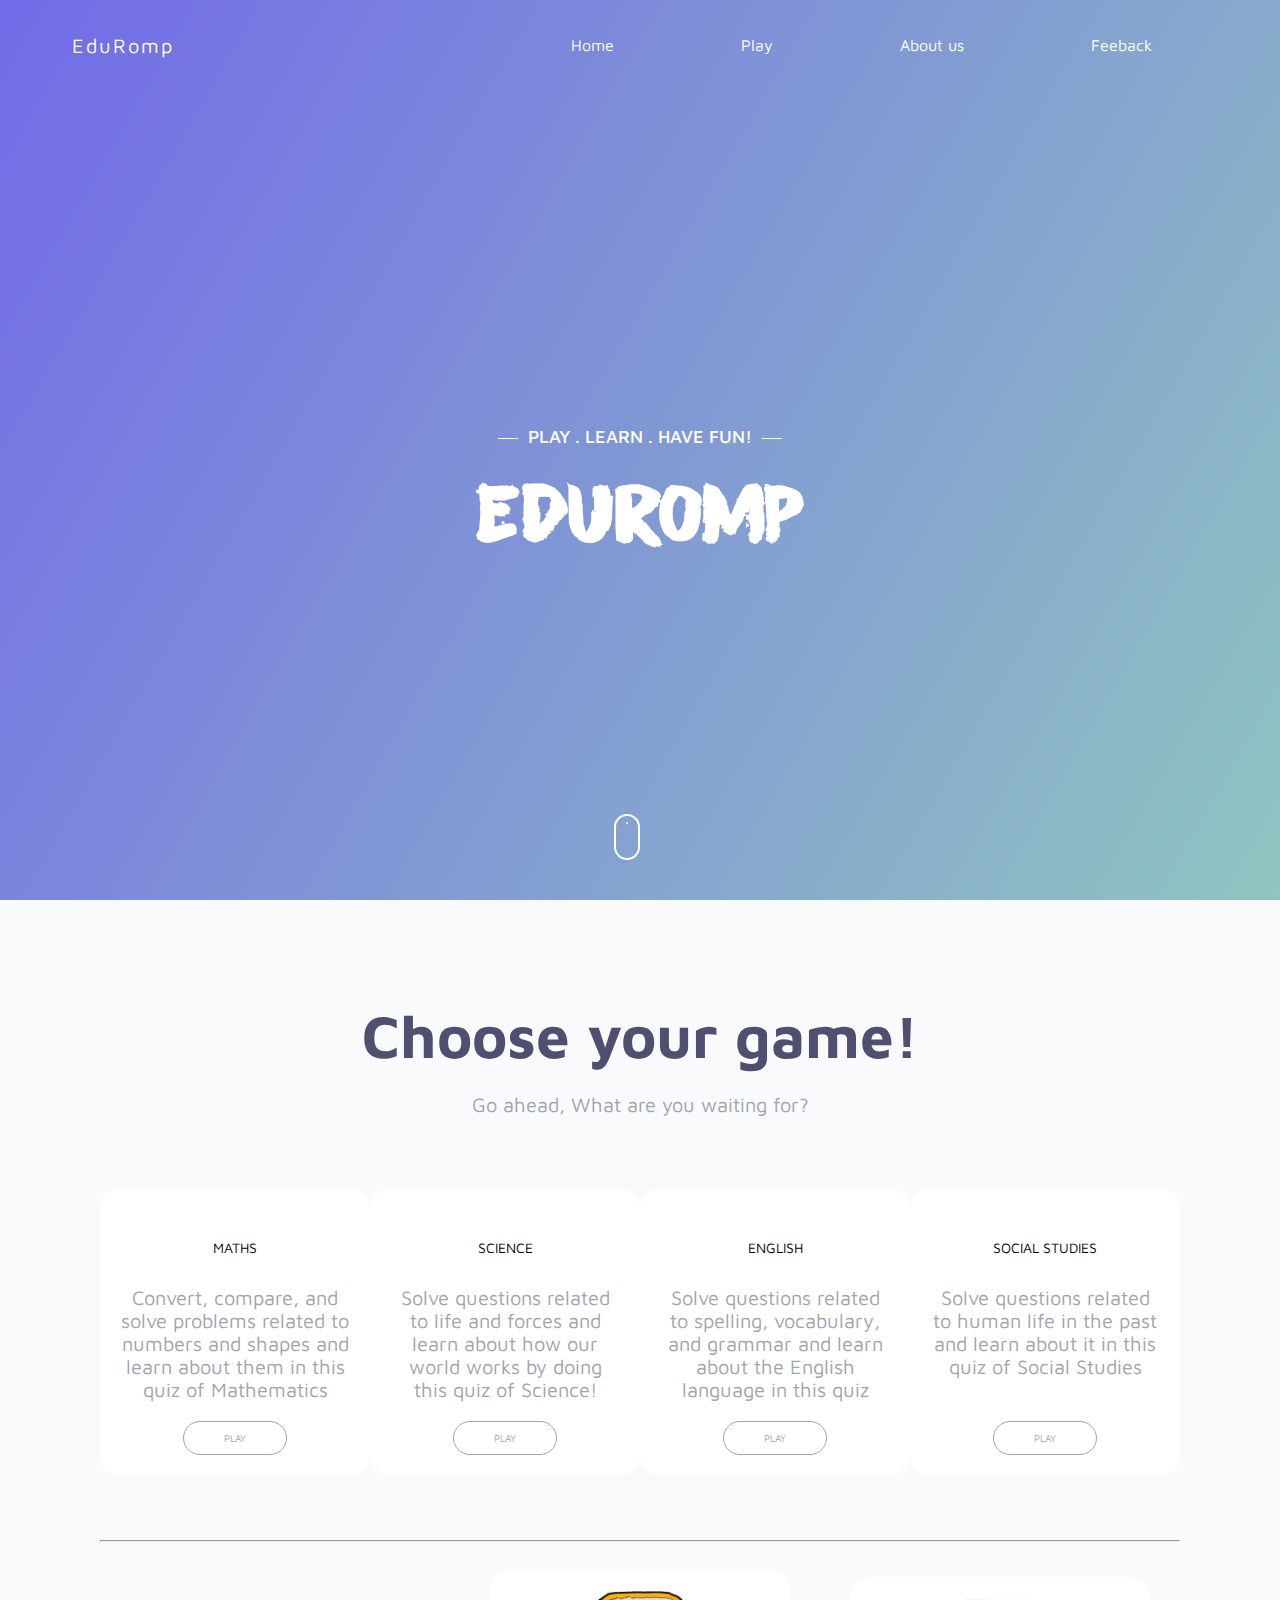
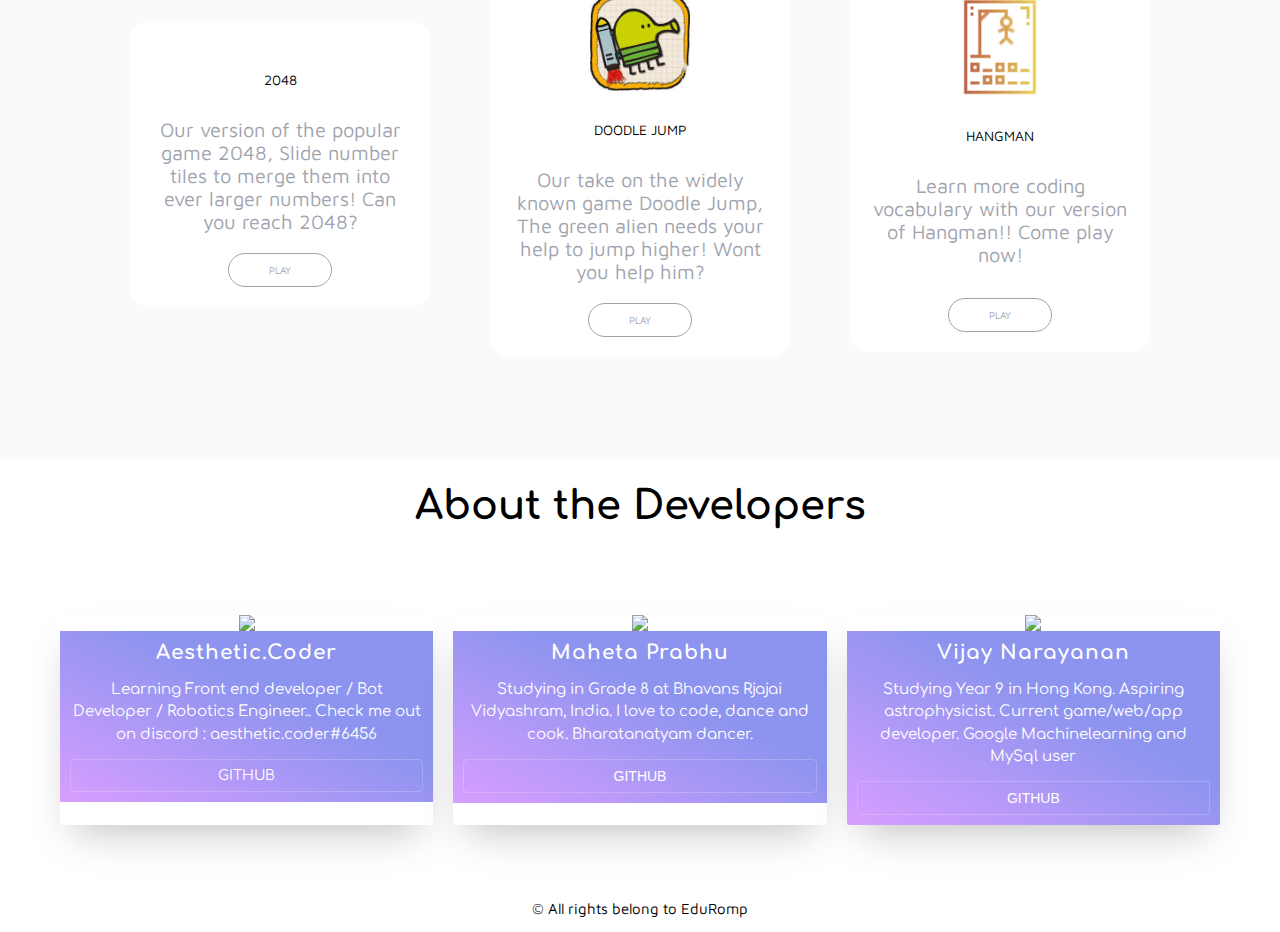
==== index.html @ 1f4caf78 "Add files via upload" ====
<!DOCTYPE html>
<html lang="en">
<head>
  <meta charset="UTF-8">
  <meta name="viewport" content="width=device-width, initial-scale=1.0">
  <title>EduRomp</title>
  <link rel="stylesheet" href="https://stackpath.bootstrapcdn.com/font-awesome/4.7.0/css/font-awesome.min.css">
  <link href="https://fonts.googleapis.com/css?family=Maven+Pro:400,500,700,900&display=swap" rel="stylesheet">
  <link rel="stylesheet" href="style.css">
  <link rel="stylesheet" href="media.css">
</head>
<body>

<ul class="m-menu">
  <div class="close-menu">&times;</div>
  <li><a href="./index.html" class="menu-link">Home</a></li>
  <li><a href="#table" class="menu-link">Play</a></li>
  <li><a href="#cards" class="menu-link">About us</a></li>
  <li><a href="#" class="menu-link">Feeback</a></li>
</ul>

  <div class="main">
    <div class="main-overlay"></div>
      <div class="header">
        <div class="logo">
          
          <span class="logo-name">EduRomp</span>
        </div>
        <a href="#" class="m-menu-link">
          <i class="fa fa-bars"></i>
        </a>
        <div>

        </div>
        <div class="menu visible-lg">
          <ul>
            <li><a href="./index.html" class="menu-link">Home</a></li>
            <li><a href="#table" class="menu-link">Play</a></li>
            <li><a href="#cards"  class="menu-link">About us</a></li>
            <li><a href="#" class="menu-link">Feeback</a></li>
          </ul>
        </div>
      </div>
      <div class="main-text">
        <span>Play . Learn . Have fun!</span>
        <h1>EduRomp</h1>
      </div>
    <a href="#table" class="main-arrow">
      <div class="mouse">
        <span></span>
    </div>
    </a>
    
  </div>
  
  <div class="table" id="table">
    <div class="table-header">
      <h2>Choose your game!</h2>
      <p>Go ahead, What are you waiting for? </p>
    </div>
    <div class="game-cards">
      <div class="game-card">
        <img src="https://image.flaticon.com/icons/png/512/984/984147.png" alt="">
        <span>Maths</span>
        <p>Convert, compare, and solve problems related to numbers and shapes and learn about them in this quiz of Mathematics

        </p>
        <a href="./Quiz/Maths/index.html"class="game-btn" style="text-decoration: none;">Play</a>
      </div>
      <div class="game-card">
        <img src="https://image.flaticon.com/icons/png/512/2497/2497631.png" alt="">
        <span>Science</span>
        <p>Solve questions related to life and forces and learn about how our world works by doing this quiz of Science!</p>
        <a href="./Quiz/Science/index.html"class="game-btn" style="text-decoration: none;">Play</a>
      </div>
      
       <div class="game-card">
        <img src="https://image.flaticon.com/icons/png/512/984/984153.png" alt="">
        <span>English</span>
        <p>Solve questions related to spelling, vocabulary, and grammar and learn about the English language in this quiz
        </p>
        <a href="./Quiz/English/index.html"class="game-btn" style="text-decoration: none;">Play</a>
      </div>
      <div class="game-card">
        <img src="https://image.flaticon.com/icons/png/512/5238/5238738.png" alt="">
        <span>Social Studies</span>
        <p>Solve questions related to human life in the past and learn about it in this quiz of Social Studies
<br><br>        </p>
<a href="./Quiz/Social Studies/index.html"class="game-btn" style="text-decoration: none;">Play</a>
      </div>
    </div>
    <br><br><br><br><br>
    <hr>
    <br><br>
    <div class="game-cards">
      <div class="game-card">
        <img src="https://www.pngkey.com/png/detail/768-7684680_file-2048-logo-svg-2048-icon.png" alt="">
        <span>2048</span>
        <p>Our version of the popular game 2048, Slide number tiles to merge them into ever larger numbers! Can you reach 2048?

        </p>
        <a href="./Games/2048/2048.html"class="game-btn" style="text-decoration: none;">Play</a>
      </div>
      <div class="game-card">
        <img src="[data-uri]" alt="">
        <span>Doodle Jump</span>
        <p>Our take on the widely known game Doodle Jump, The green alien needs your help to jump higher! Wont you help him?</p>
        <a href="./Games/Doodle Jump/Doodle-Jump.html"class="game-btn" style="text-decoration: none;">Play</a>
      </div>
      
       <div class="game-card">
        <img src="hangman-game.png" alt="">
        <span>Hangman</span>
        <p>Learn more coding vocabulary with our version of Hangman!! Come play now!
        </p>
        <br>
        <a href="./Games/Hangman/index.html"class="game-btn" style="text-decoration: none;">Play</a>
      </div>

    </div>
  </div>

  <h1 style="font-size: 40px; text-align: center;font-family: 'Comfortaa', cursive;">About the Developers</h1>
  <div class="call-to-action" style="font-family: 'Comfortaa', cursive;">
  <ul class="cards" id="cards">
    <li class="cards_item">
      <div class="card">
        <div class="card_image"><img src="https://media.discordapp.net/attachments/821355299260203009/872915113265463296/Untitled_design_3.png"></div>
        <div class="card_content">
          <h2 class="card_title">aesthetic.coder</h2>
          <p class="card_text">Learning Front end developer / Bot Developer / Robotics Engineer.. Check me out on discord : aesthetic.coder#6456</p>

          <a href="https://github.com/aesthetic-coder" target="blank" class="btn card_btn" style="text-decoration:none;">Github</a>
        </div>
      </div>
    </li>
    <li class="cards_item">
      <div class="card">
        <div class="card_image"><img src="https://media.discordapp.net/attachments/821355299260203009/872911394859782154/Untitled_design.png"></div>
        <div class="card_content">
          <h2 class="card_title">Maheta Prabhu</h2>
          <p class="card_text">Studying in Grade 8 at Bhavans Rjajai Vidyashram, India. I love to code, dance and cook. Bharatanatyam dancer.
          </p>
          <button class="btn card_btn">Github</button>

        </div>
      </div>
    </li>
    <li class="cards_item">
      <div class="card">
        <div class="card_image"><img src="https://media.discordapp.net/attachments/821355299260203009/872913992811704360/Untitled_design_2.png"></div>
        <div class="card_content">
          <h2 class="card_title">Vijay Narayanan</h2>
          <p class="card_text">Studying Year 9 in Hong Kong. Aspiring astrophysicist. Current game/web/app developer. Google Machinelearning and MySql user          </p>
          <button class="btn card_btn">Github</button>

        </div>
      </div>
    </li>
    
  </ul>
  </div>

  <div class="footer-1" style="text-align: center; font-size: 15px;">
    <p>© All rights belong to EduRomp</p>
  </div>


  <script src="https://code.jquery.com/jquery-1.12.4.min.js"></script>
  <script>
    $(function() {
      var link = $('.m-menu-link');
      var close = $('.close-menu');
      var menu = $('.m-menu');
      link.on('click', function(event) {
        event.preventDefault();
        menu.toggleClass('m-menu__active');
      });
      close.on('click', function(event) {
        event.preventDefault();
        menu.toggleClass('m-menu__active');
      });
    });
  </script>

</body>
</html>
---- style.css ----
@import url('https://fonts.googleapis.com/css2?family=Comfortaa&display=swap');

*, *:before, *:after {
    box-sizing: border-box;
    scroll-behavior: smooth;
  }

  @font-face {
    font-family: 'endgame_demoregular';
    src: url('endgame_demo-webfont.woff2') format('woff2'),
         url('endgame_demo-webfont.woff') format('woff');
    font-weight: normal;
    font-style: normal;

}

  body {
    font-family: 'Maven Pro', sans-serif;
    margin: 0;
    
  }
  html {
    font-size: 10px;
  }
  .main {
    color: #fff;
    display: flex;
    flex-direction: column;
    justify-content: space-between;
    align-items: center;
    height: 100vh; /* высота всегда на весь экран */
    min-height: 600px;
    background: url(https://images-ext-1.discordapp.net/external/JbewRvpXRJ-Ef6EznzT7bsXKrLTtfEoIQokojwFFkMk/https/cloud.addictivetips.com/wp-content/uploads/2020/04/JMDM5fS.jpg?width=1145&height=644) no-repeat center;
    background-size: cover;
    position: relative;
  }
  .main-overlay, .call-to-action-overlay {
    position: absolute;
    left: 0;
    top: 0;
    width: 100%;
    height: 100%;
    opacity: 0.8;
    z-index: 0;
    background-image: -moz-linear-gradient(150deg, rgb(116, 180, 176) 0%, rgb(69, 119, 226) 100%);
    background-image: -webkit-linear-gradient( 150deg, rgb(116, 182, 177) 0%, rgb(79, 69, 226) 100%);
  }
  .logo {
    display: flex;
    align-items: center;
  }
  .logo-img {
    width: 50px;
  }
  .logo-name {
    padding-left: 8px;
    font-size: 2em;
    letter-spacing: 0.1em;
  }
  .header {
    display: flex;
    height: 10vh;
    justify-content: space-between;
    align-items: center;
    width: 90%;
    position: relative; 
    z-index: 2;
  }
  .menu {
    width: 65%;
  }
  .mouse {
    display: block;
    margin: 0 auto;
    width: 26px;
    height: 46px;
    border-radius: 13px;
    border: 2px solid #ffffff;
    position: absolute;
    bottom: 40px;
    position: absolute;
    left: 50%;
    margin-left: -26px;
  }
  .mouse span {
    display: block;
    margin: 6px auto;
    width: 2px;
    height: 2px;
    border-radius: 4px;
    background: #ffffff;
    border: 1px solid transparent;
    -webkit-animation-duration: 1s;
    animation-duration: 1s;
    -webkit-animation-fill-mode: both;
    animation-fill-mode: both;
    -webkit-animation-iteration-count: infinite;
    animation-iteration-count: infinite;
    -webkit-animation-name: scroll;
    animation-name: scroll;
  }
  
  @-webkit-keyframes scroll {
    0% {
      opacity: 1;
      -webkit-transform: translateY(0);
      transform: translateY(0);
    }
  
    100% {
      opacity: 0;
      -webkit-transform: translateY(20px);
      transform: translateY(20px);
    }
  }
  @keyframes scroll {
    0% {
      opacity: 1;
      -webkit-transform: translateY(0);
      -ms-transform: translateY(0);
      transform: translateY(0);
    }
  
    100% {
      opacity: 0;
      -webkit-transform: translateY(20px);
      -ms-transform: translateY(20px);
      transform: translateY(20px);
    }
  }

  .menu ul {
    display: flex;
    justify-content: space-around;
    list-style: none;
  }
  .menu-link {
    text-decoration: none;
    color: #fff;
    font-size: 1.6em;
  }
  .get-started {
    margin-left: 6rem;
    border: 1px solid #fff;
    padding: 1.2rem 2rem;
    border-radius: 100px;
    text-transform: uppercase;
  }
  .main-text {
    display: flex;
    font-size: 1.5em;
    flex-direction: column;
    justify-content: center;
    align-items: center;
    position: relative;
    z-index: 2;
    text-align: center;
  }
  .main-text span {
    display: inline-block;
    font-size: 1.8rem;
    text-transform: uppercase;
    font-weight: 500;
    margin-bottom: 1.8rem;
  }
  .main-text span::after {
    content: '';
    width: 20px;
    height: 1px;
    background-color: #fff;
    display: inline-block;
    vertical-align: middle;
    margin-left: 10px;
  }
  .main-text span::before {
    content: '';
    width: 20px;
    height: 1px;
    background-color: #fff;
    display: inline-block;
    vertical-align: middle;
    margin-right: 10px;
  }
  .main-text h1 {
    font-family: 'endgame_demoregular';
    font-size: 80px;
    margin: 0.1rem;
  }
  .main-text p {
    font-size: 30px;
  }

  .table {
    background-color: #f9fafc;
    /* height: 100vh;
    min-height: 600px; */
    padding: 10rem;
  }
  .table-header {
    text-align: center;
    margin-bottom: 5rem;
  }
  .table-header span {
    color: #9fa4af;
    font-size: 2rem;
    text-transform: uppercase;
  }
  .table-header span::after {
    content: '';
    width: 20px;
    height: 1px;
    background-color: #6e45e2;
    display: inline-block;
    vertical-align: middle;
    margin-left: 10px;  
  }
  .table-header span::before {
    content: '';
    width: 20px;
    height: 1px;
    background-color: #6e45e2;
    display: inline-block;
    vertical-align: middle;
    margin-right: 10px;
  }
  .table-header h2 {
    color: #4f4f6f;
    font-size: 6rem;
    margin: 0;
  }
  .table-header p {
    font-size: 20px;
    display: inline-block; /*задаем отображение текста блоком */
    width: 40rem; /* ширина блока */
    line-height: 1.4;
    color: #9fa4af;
  }
  .game-cards {
    display: flex;
    justify-content: space-around;
    align-items: center;
  }
  .game-card {
    background-color: #fff;
    border-radius: 2rem;
    padding: 2rem;
    display: flex;
    flex-direction: column;
    align-items: center;
    justify-content: space-between;
    width: 30rem;
    /* height: 390px; */
    text-align: center;
    transition: 0.4s;
  }
  .game-card:hover {
    cursor: pointer;
    box-shadow: 0px 0px 60px 10px rgba(204, 204, 223, 0.7);
  }
  .game-card img {
    width: 10rem;
  }
  .game-card span {
    font-size: 1.4em;
    text-transform: uppercase;
    margin: 3rem auto 1rem;
  }
  .game-card h4 {
    font-weight: 500;
    margin: 1rem;
    color: #4f4f6f;
    font-size: 3.5rem;
  } 
  .game-card h4 sub {
    font-size: 1.4rem;
  }
  .game-card h4 sup {
    vertical-align: super;
    font-size: 1.4rem;
    margin-right: 0.3rem;
  }
  .game-card p {
    font-size: 20px;
    color: #9fa4af;
  }
  .game-btn {
    background-color: #fff;
    border: 1px solid #9fa4af;
    color: #9fa4af;
    text-transform: uppercase;
    font-size: 1rem;
    font-weight: 300;
    padding: 1rem 4rem;
    border-radius: 100px;
    transition: 0.3s;
  }
  .game-btn:hover {
    background-color: #6672d8;
    color: #fff;
  }
  .call-to-action {
    text-align: center;
    position: relative;
    padding: 5rem;
    background: url(/img/4299.jpg) no-repeat center;
    background-size: cover;
    color: #fff;
  
  }
  .call-to-action span, h4, button {
    z-index: 2;
    position: relative;
  }
  .call-to-action span {
    font-size: 1.5rem;
    text-transform: uppercase;
    font-weight: 500;
  }
  .call-to-action h4 {
    font-weight: 500;
    font-size: 5rem;
    margin: 1rem auto 2rem;
  }
  .cta-btn {
    display: inline-block;
    border: none;
    background-color: #c2c9db;
    width: 20rem;
    height: 5rem;
    font-size: 1.4rem;
    text-transform: uppercase;
    font-weight: 500;
    margin: 1rem;
    border-radius: 100px;
    transition: 0.2s;
    color: inherit;
    font-family: inherit;
  }
  .cta-btn:hover {
    background-color: #6e45e2;
    cursor: pointer;
  }
  .footer-wrap {
    display: flex;
    justify-content: center;
  }
  .footer {
    height: 10vh;
    width: 90%;
    align-items: center;
    display: flex;
    justify-content: space-between;
  }
  .footer-menu {
    width: 60%;
  }
  .footer-menu ul {
    display: flex;
    justify-content: space-around;
    list-style: none;
  }
  .footer-menu-link {
    font-size: 1.4rem;
    text-decoration: none;
    color: #6a6a77;
    font-weight: 500;
  }
  .footer-get-started {
    margin-left: 6rem;
    border: none;
    background-color: #6e45e2;
    padding: 1.2rem 2rem;
    border-radius: 100px;
    text-transform: uppercase;
    color: #fff;
  }
  .line {
    display: block;
    width: 90%;
    height: 1px;
    background-color: #333;
    margin: 1rem auto;
  }
  .legal {
    padding-right: 5%;
    padding-left: 5%;
    display: flex;
    justify-content: space-between;
    align-items: center;
  }
  .copy {
    font-size: 1.4rem;
    color: #6a6a77;
  }
  .social-links {
    width: 10%;
    display: flex;
    justify-content: space-evenly;
    color: #6a6a77;
    font-size: 1.8rem;
    margin-right: 2rem;
  }
  .m-menu-link {
    display: none;
    color: #fff;
    font-size: 3rem;
  }
  .m-menu {
    padding: 0;
    margin: 0;
    position: fixed;
    right: 0;
    top: 0;
    height: 100vh;
    width: 100%;
    list-style: none;
    font-size: 3rem;
    line-height: 3;
    background-color: #6e45e2;
    display: flex;
    flex-direction: column;
    align-items: center;
    justify-content: center;
    z-index: 3;
    transition: 0.2s;
    transform: translateX(100%);
  }
  .m-menu__active {
    transform: translateX(0%);
  }
  .close-menu {
    position: fixed;
    right: 10rem;
    top: 0;
    font-size: 5rem;
    font-weight: 700;
    color: #fff;
  }
  .close-menu:hover {
    cursor: pointer;
  }
  
  @media (max-width: 1199px) {
    html {
      font-size: 9px;
    }
  }
  
  @media (max-width: 991px) {
    html {
      font-size: 7px;
    }
    .visible-lg {
      display: none;
    }
    .m-menu-link {
      display: block;
      position: absolute;
      right: 5rem;
    }
    .get-started-btn {
      margin: 0;
    }
    .game-cards
  
    {
      flex-direction: column;
    }
    .game-card {
      width: 80%;
      margin: 2rem auto;
    }
    .footer {
      justify-content: center;
    }
    .footer-menu {
      display: none;
    }
    .legal {
      flex-direction: column;
    }
    .social-links {
      padding-top: 2rem;
    }
    .social-links a {
      font-size: 3rem;
      color: inherit;
      padding: 1rem;
    }
  }



  


img {
  height: auto;
  max-width: 100%;
  vertical-align: middle;
}

.btn {
  color: #ffffff;
  padding: 0.8rem;
  font-size: 14px;
  text-transform: uppercase;
  border-radius: 4px;
  font-weight: 400;
  display: block;
  width: 100%;
  cursor: pointer;
  border: 1px solid rgba(255, 255, 255, 0.2);
  background: transparent;
}

.btn:hover {
  background-color: rgba(255, 255, 255, 0.12);
}

.cards {
  display: flex;
  flex-wrap: wrap;
  list-style: none;
  margin: 0;
  padding: 0;
}

.cards_item {
  display: flex;
  padding: 1rem;
}

@media (min-width: 40rem) {
  .cards_item {
    width: 50%;
  }
}

@media (min-width: 56rem) {
  .cards_item {
    width: 33.3333%;
  }
}

.card {
  background-color: white;
  border-radius: 0.25rem;
  box-shadow: 0 20px 40px -14px rgba(0, 0, 0, 0.25);
  display: flex;
  flex-direction: column;
  overflow: hidden;
}

.card_content {
  padding: 1rem;
  background: linear-gradient(to bottom left, #8d94ef 40%, #d89eff 100%);
}

.card_title {
  color: #ffffff;
  font-size: 20px;
  font-weight: 700;
  letter-spacing: 1px;
  text-transform: capitalize;
  margin: 0px;
}

.card_text {
  color: #ffffff;
  font-size: 15px;
  line-height: 1.5;
  margin-bottom: 1.25rem;    
  font-weight: 400;
}
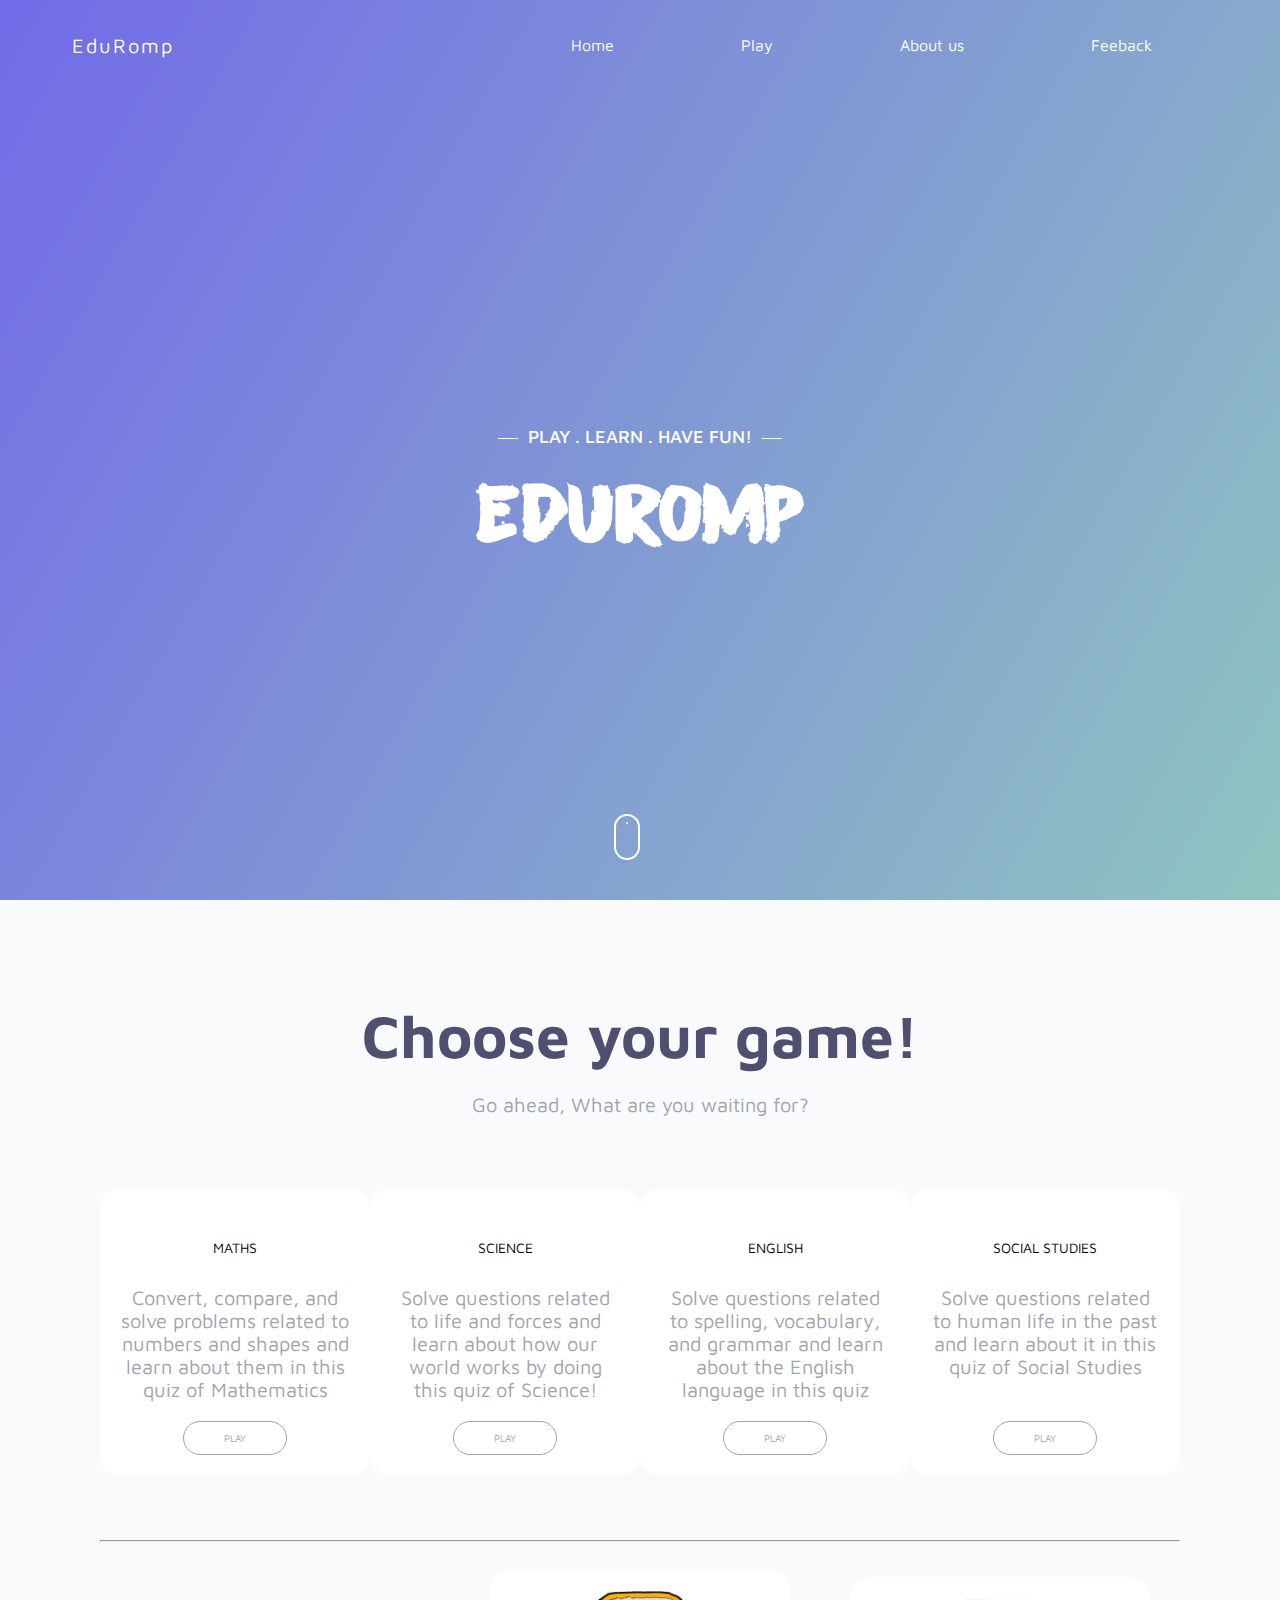
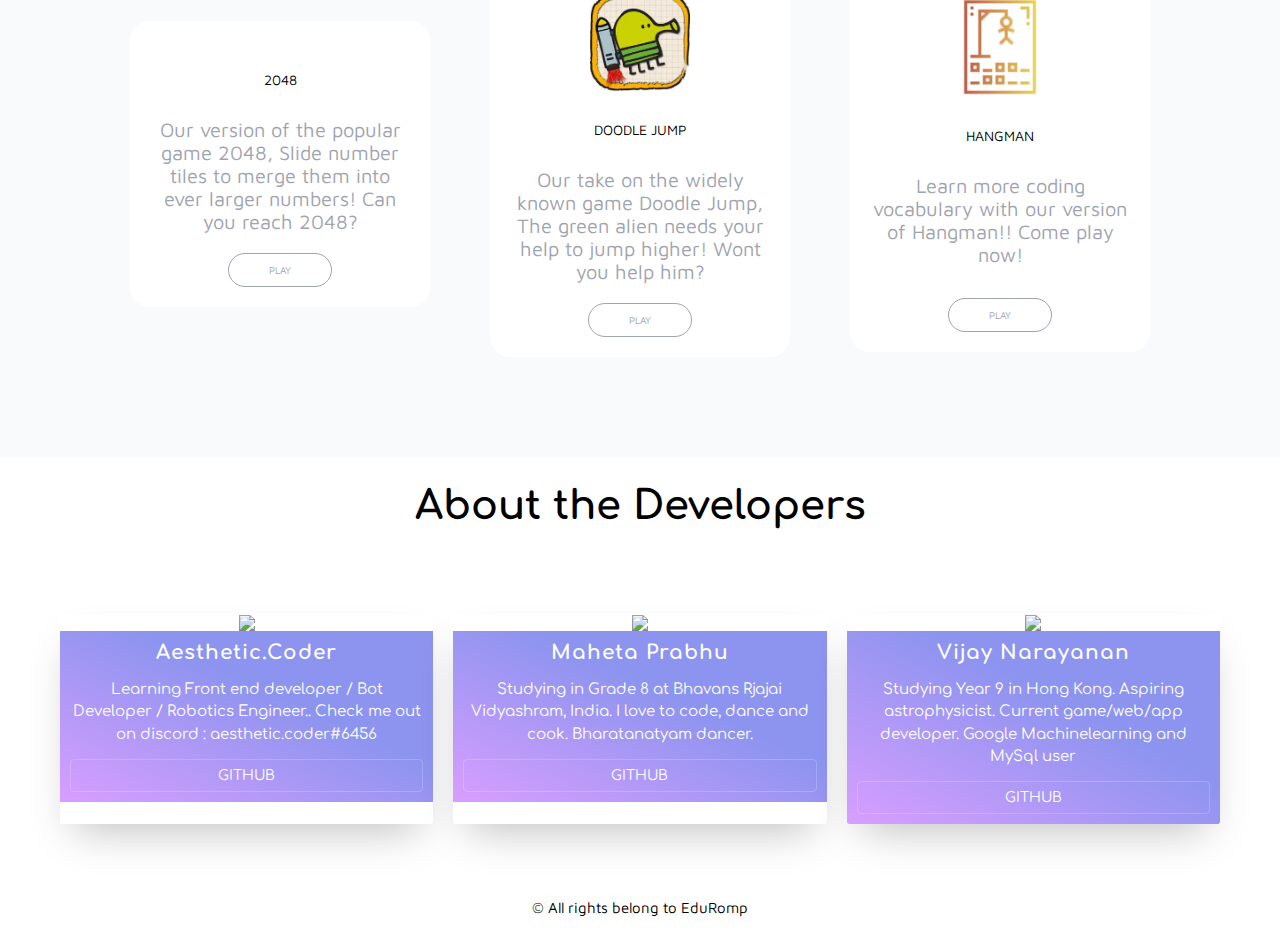
==== commit 251aaf87: "Update index.html" ====
--- a/index.html
+++ b/index.html
@@ -141,7 +141,7 @@
           <h2 class="card_title">Maheta Prabhu</h2>
           <p class="card_text">Studying in Grade 8 at Bhavans Rjajai Vidyashram, India. I love to code, dance and cook. Bharatanatyam dancer.
           </p>
-          <button class="btn card_btn">Github</button>
+          <a href="https://github.com/MahethaPrabhu" target="blank" class="btn card_btn" style="text-decoration:none;">Github</a>
 
         </div>
       </div>
@@ -152,7 +152,7 @@
         <div class="card_content">
           <h2 class="card_title">Vijay Narayanan</h2>
           <p class="card_text">Studying Year 9 in Hong Kong. Aspiring astrophysicist. Current game/web/app developer. Google Machinelearning and MySql user          </p>
-          <button class="btn card_btn">Github</button>
+         <a href="https://github.com/sefdypr" target="blank" class="btn card_btn" style="text-decoration:none;">Github</a>
 
         </div>
       </div>
@@ -165,6 +165,7 @@
     <p>© All rights belong to EduRomp</p>
   </div>
 
+  <div data-tf-popover="vKTSBznK" data-tf-button-color="#4577e2" data-tf-button-text="Launch me" style="all:unset;"></div><script src="//embed.typeform.com/next/embed.js"></script>
 
   <script src="https://code.jquery.com/jquery-1.12.4.min.js"></script>
   <script>
@@ -184,4 +185,4 @@
   </script>
 
 </body>
-</html>+</html>
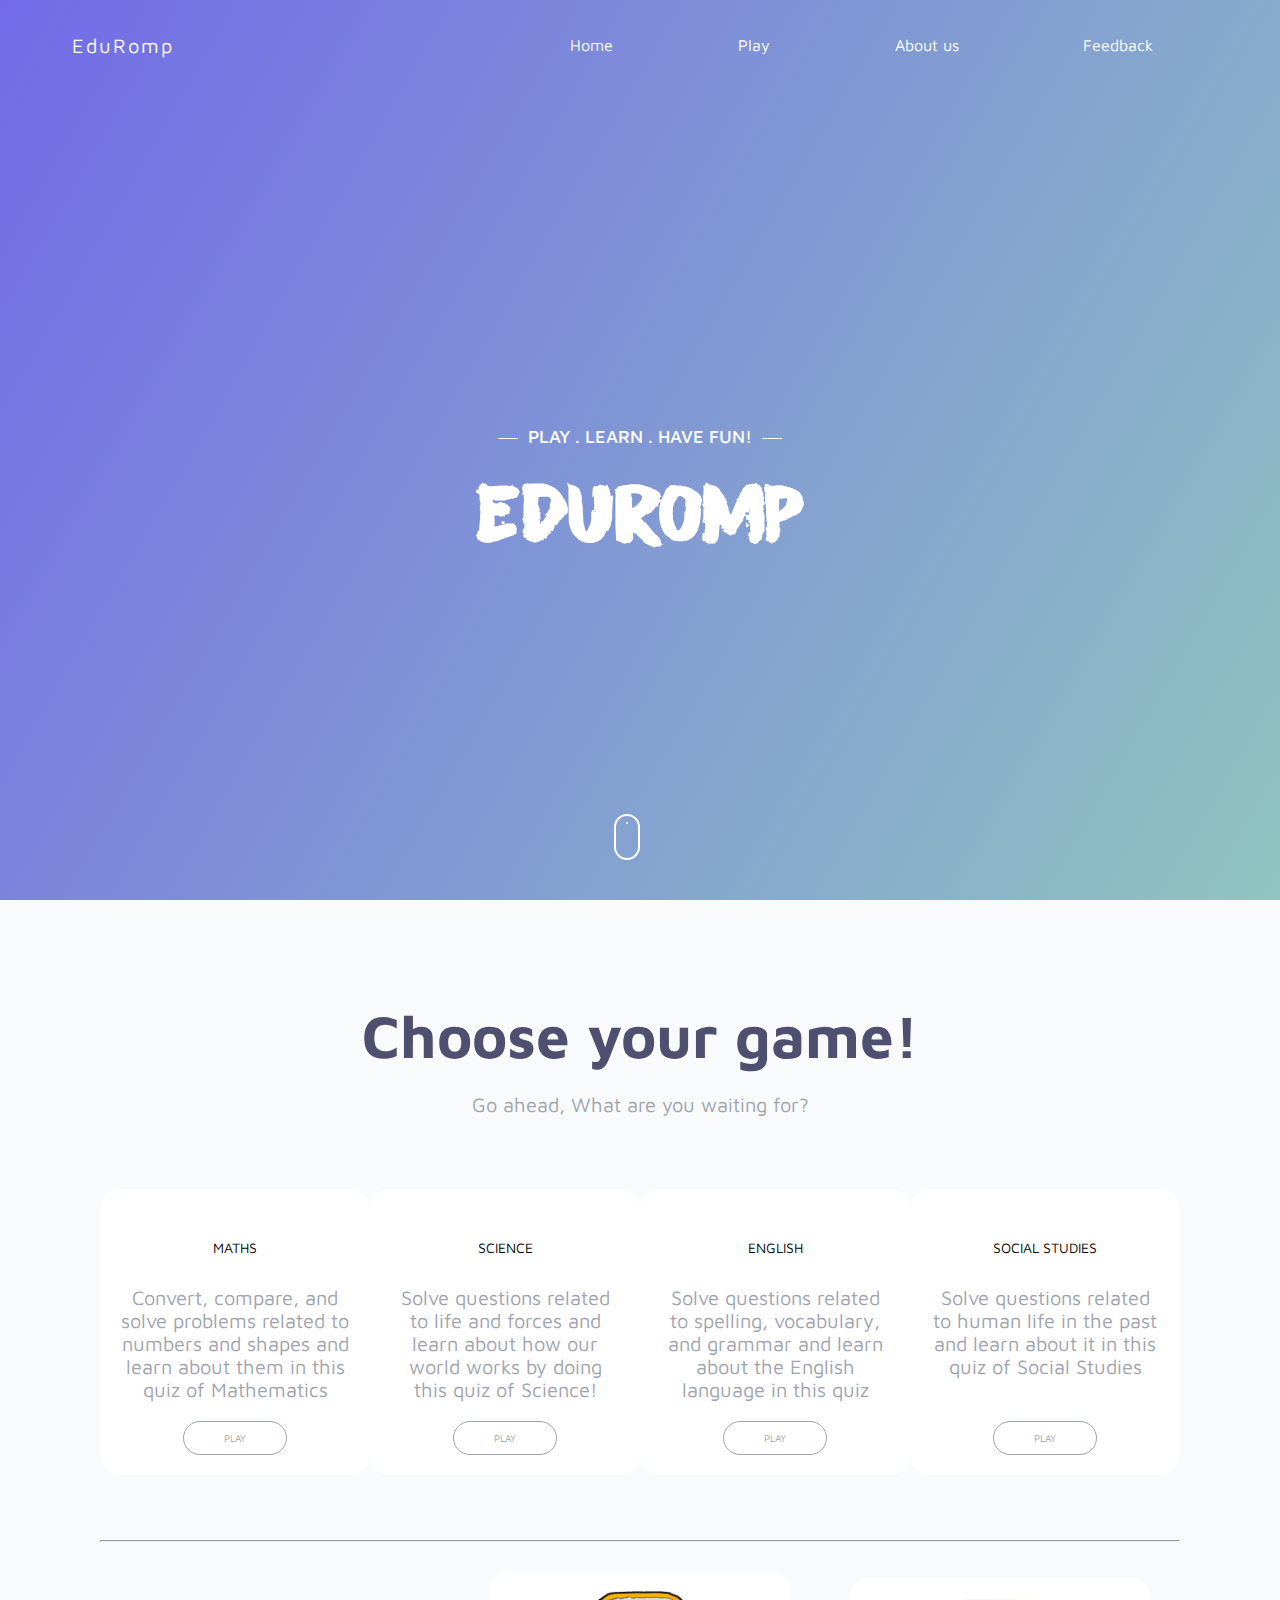
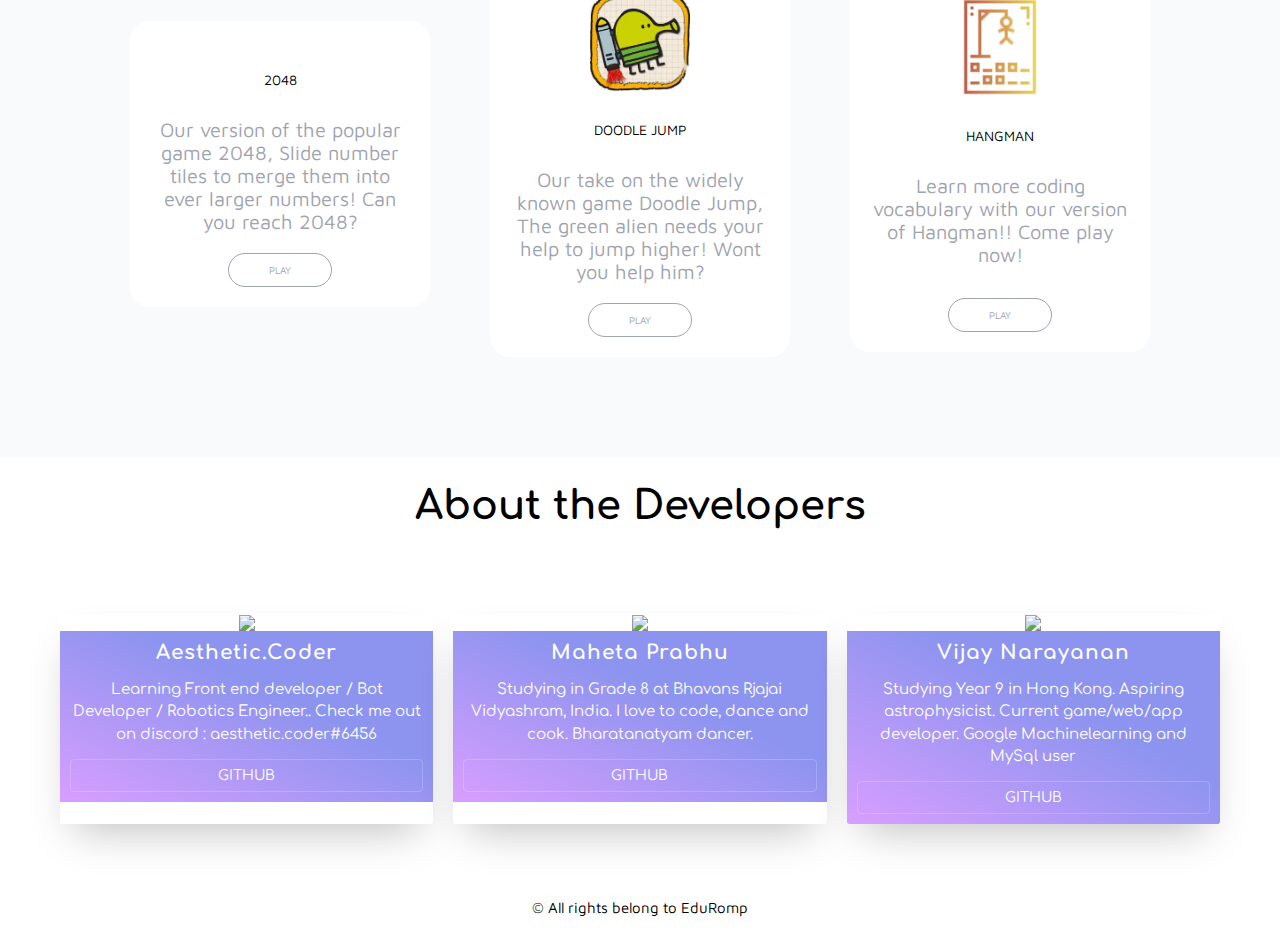
==== commit 9d4bf64b: "Update index.html" ====
--- a/index.html
+++ b/index.html
@@ -4,6 +4,7 @@
   <meta charset="UTF-8">
   <meta name="viewport" content="width=device-width, initial-scale=1.0">
   <title>EduRomp</title>
+      <link rel="shortcut icon" href="https://image.flaticon.com/icons/png/512/141/141073.png" type="image/x-icon">
   <link rel="stylesheet" href="https://stackpath.bootstrapcdn.com/font-awesome/4.7.0/css/font-awesome.min.css">
   <link href="https://fonts.googleapis.com/css?family=Maven+Pro:400,500,700,900&display=swap" rel="stylesheet">
   <link rel="stylesheet" href="style.css">
@@ -16,7 +17,7 @@
   <li><a href="./index.html" class="menu-link">Home</a></li>
   <li><a href="#table" class="menu-link">Play</a></li>
   <li><a href="#cards" class="menu-link">About us</a></li>
-  <li><a href="#" class="menu-link">Feeback</a></li>
+  <li><a href="https://42083dkwdv3.typeform.com/to/vKTSBznK" class="menu-link">Feedback</a></li>
 </ul>
 
   <div class="main">
@@ -37,7 +38,7 @@
             <li><a href="./index.html" class="menu-link">Home</a></li>
             <li><a href="#table" class="menu-link">Play</a></li>
             <li><a href="#cards"  class="menu-link">About us</a></li>
-            <li><a href="#" class="menu-link">Feeback</a></li>
+            <li><a href="https://42083dkwdv3.typeform.com/to/vKTSBznK" class="menu-link">Feedback</a></li>
           </ul>
         </div>
       </div>
